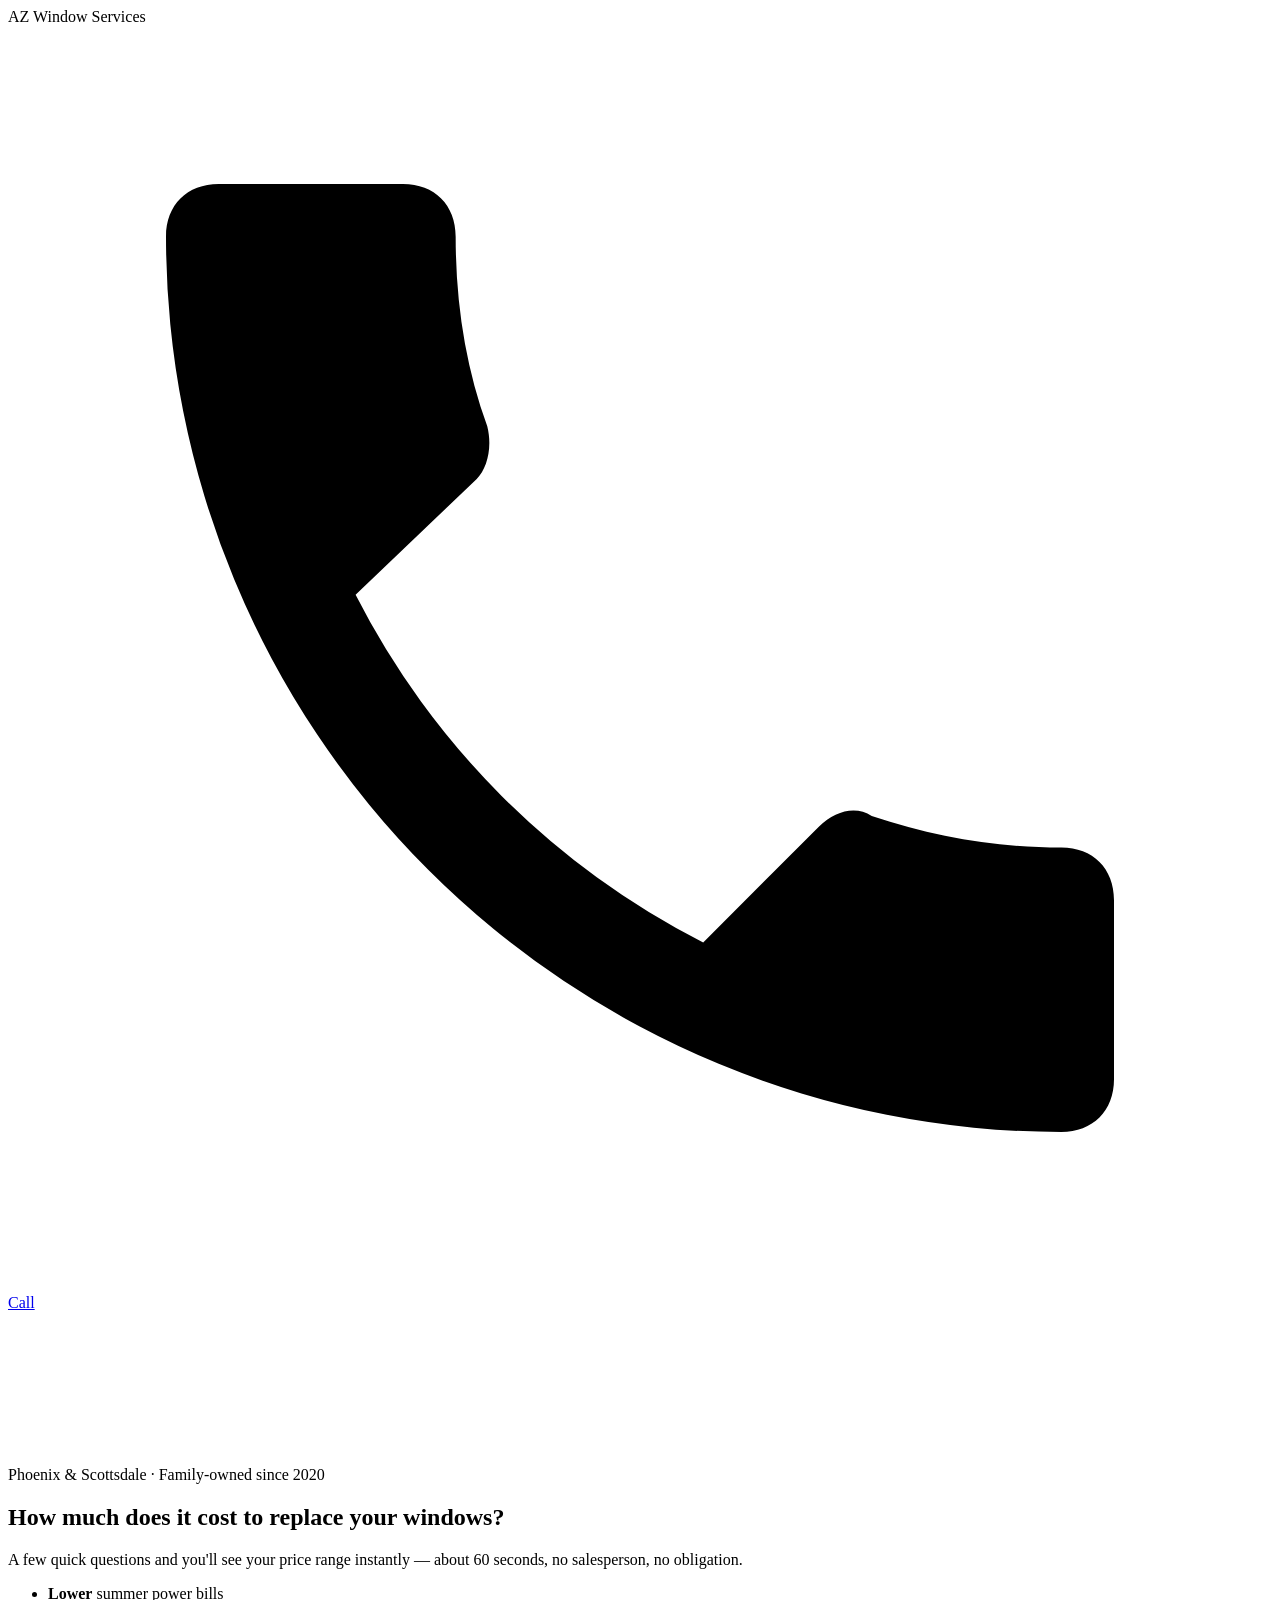
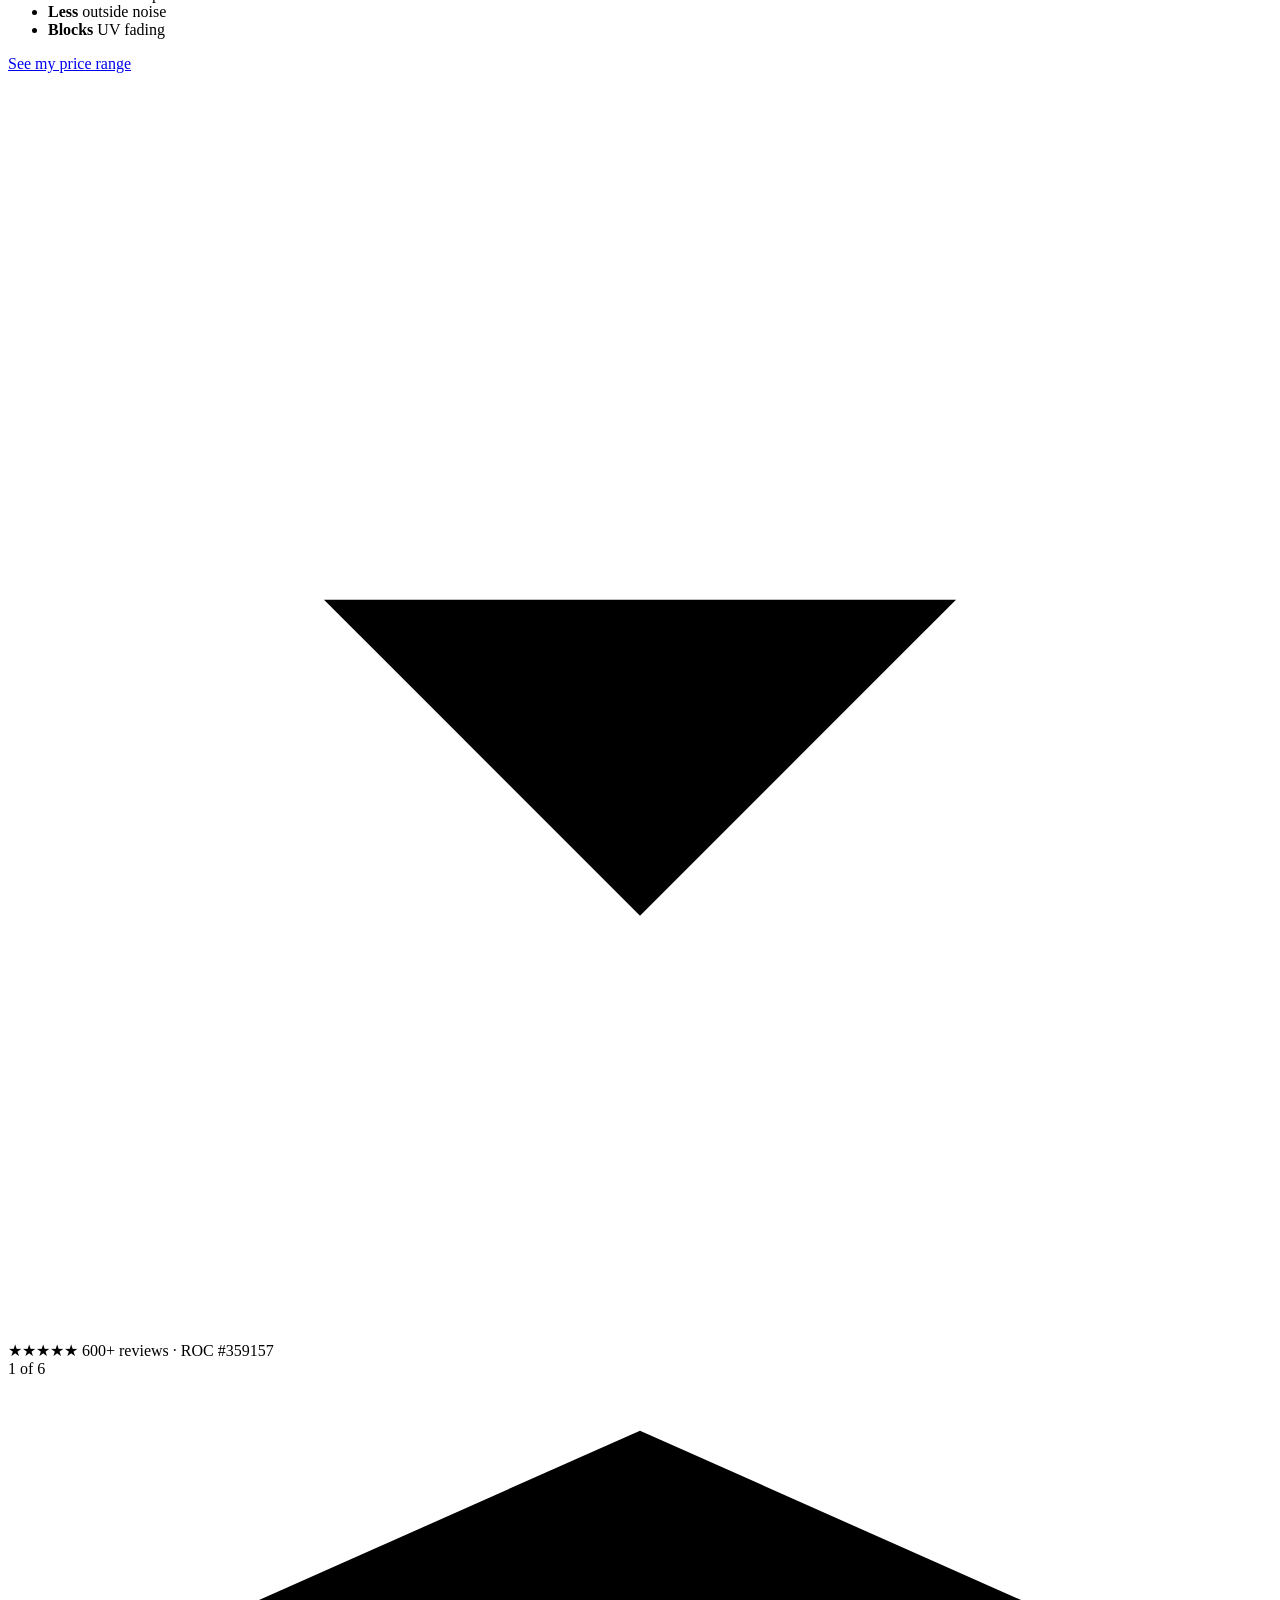
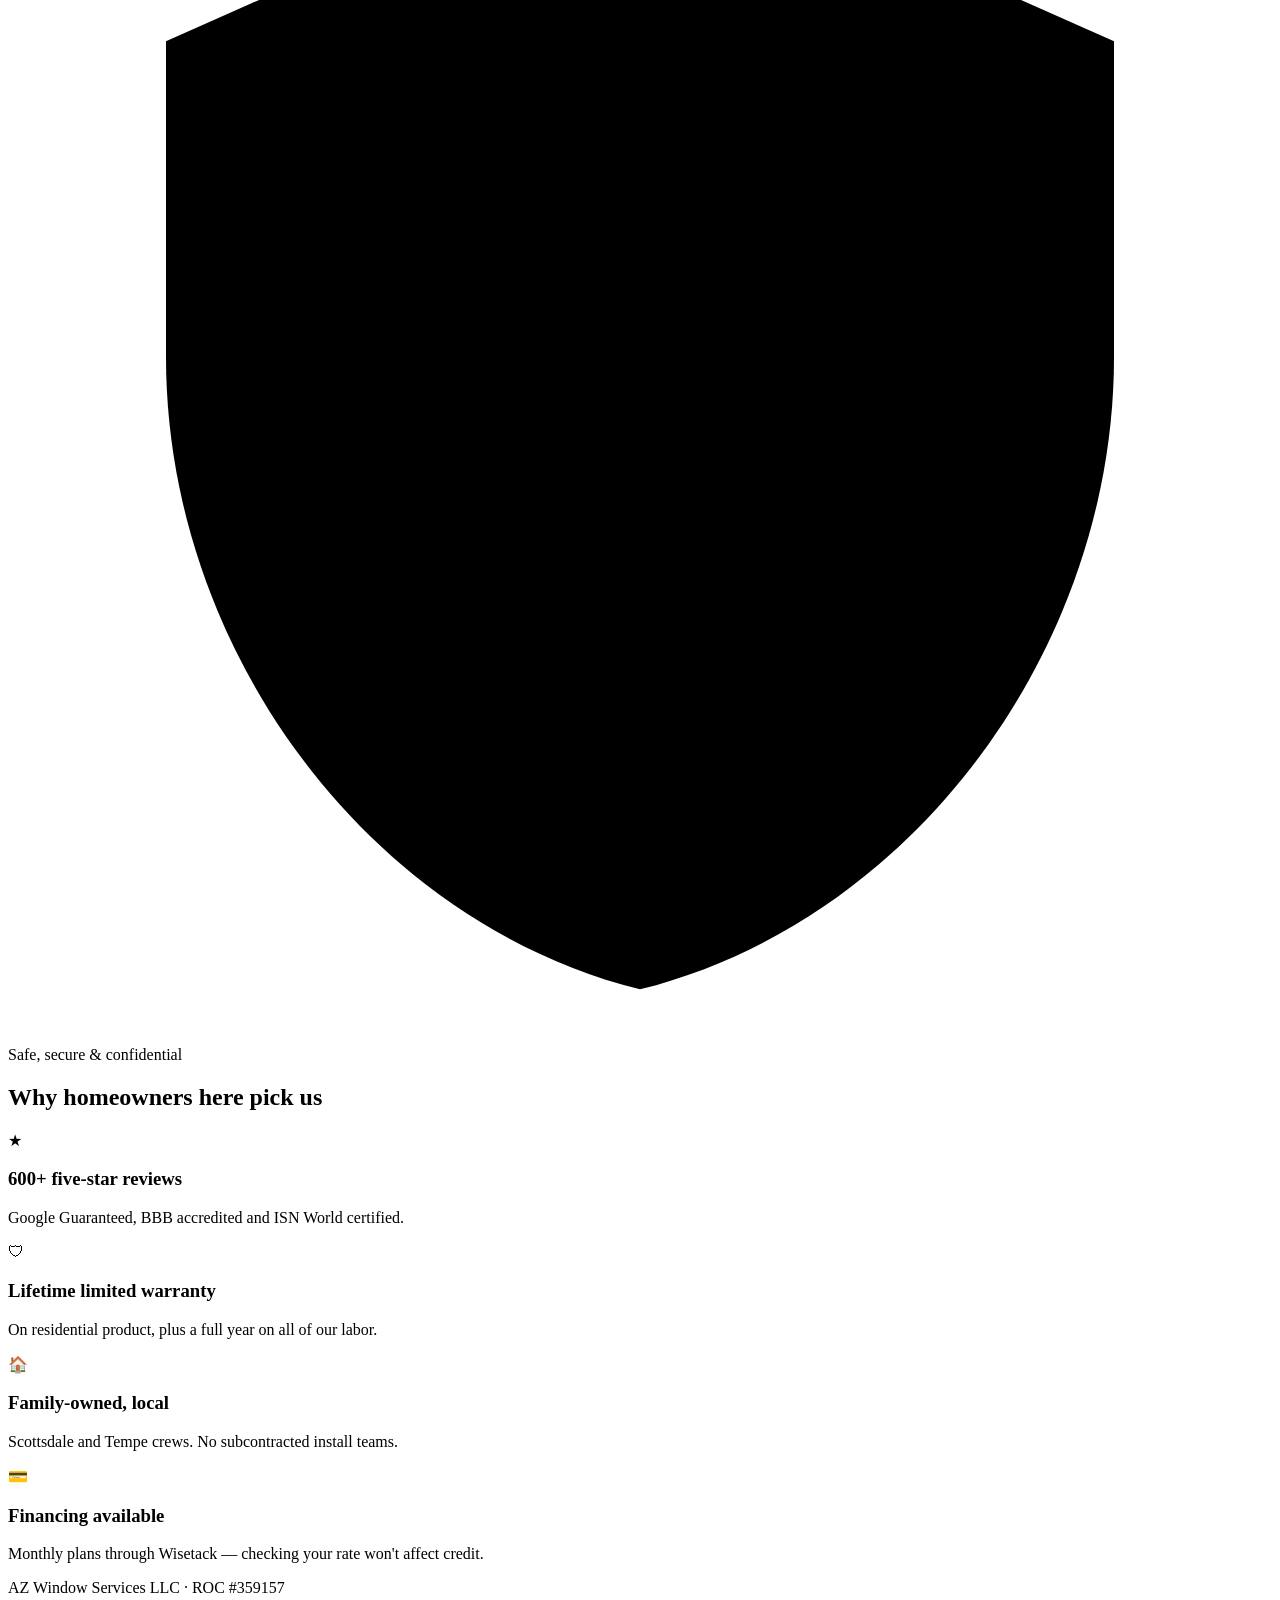
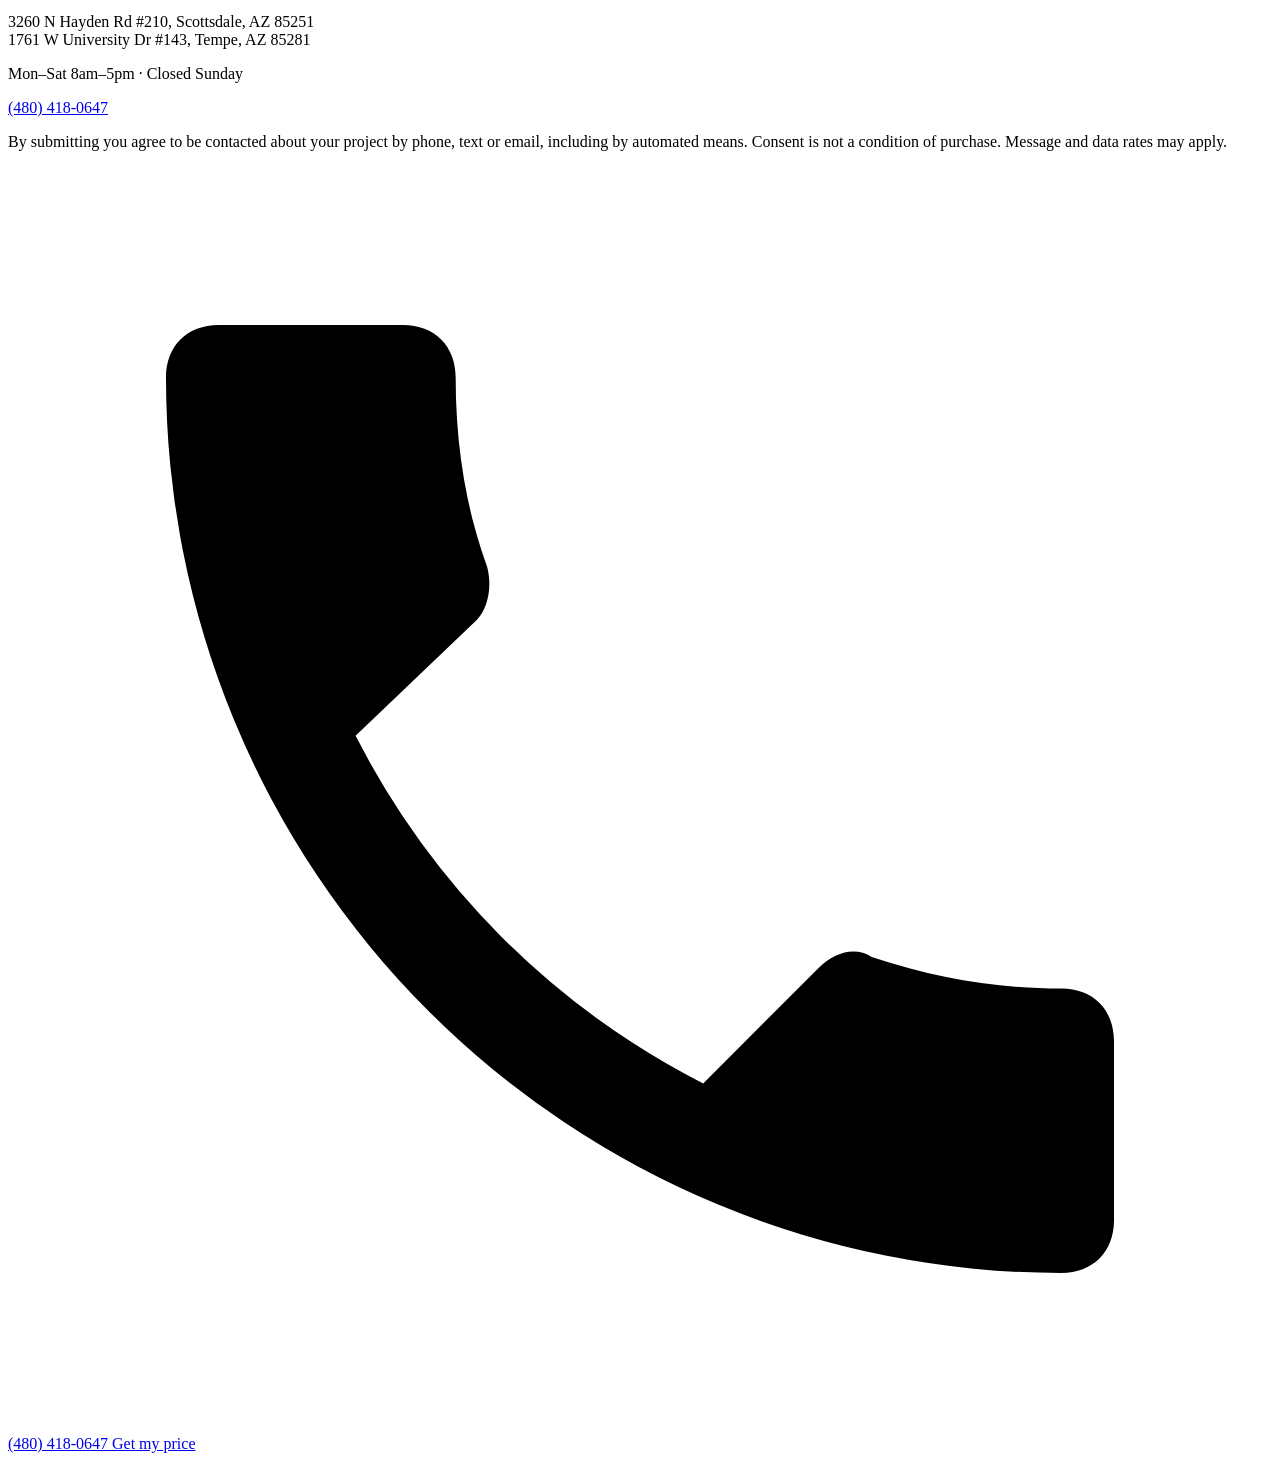
==== site/index.html @ 8b2b027d "Create index.html" ====
<!DOCTYPE html>
<html lang="en">
<head>
<meta charset="utf-8">
<meta name="viewport" content="width=device-width, initial-scale=1, viewport-fit=cover">
<title>Window Replacement Cost in Phoenix &amp; Scottsdale | AZ Window Services</title>
<meta name="description" content="See what new windows cost for your home in about 60 seconds. Family-owned, ROC #359157, 600+ five-star reviews. Free in-home measure, no obligation.">
<meta name="robots" content="noindex,nofollow">
<meta name="theme-color" content="#01509C">

<!-- Meta Pixel Code -->
<script>
!function(f,b,e,v,n,t,s)
{if(f.fbq)return;n=f.fbq=function(){n.callMethod?
n.callMethod.apply(n,arguments):n.queue.push(arguments)};
if(!f._fbq)f._fbq=n;n.push=n;n.loaded=!0;n.version='2.0';
n.queue=[];t=b.createElement(e);t.async=!0;
t.src=v;s=b.getElementsByTagName(e)[0];
s.parentNode.insertBefore(t,s)}(window, document,'script',
'https://connect.facebook.net/en_US/fbevents.js');
fbq('init', '1545426067332176');
fbq('track', 'PageView');
</script>
<noscript><img height="1" width="1" style="display:none"
src="https://www.facebook.com/tr?id=1545426067332176&ev=PageView&noscript=1"
/></noscript>
<!-- End Meta Pixel Code -->

<link rel="preconnect" href="https://fonts.googleapis.com">
<link rel="preconnect" href="https://fonts.gstatic.com" crossorigin>
<link href="https://fonts.googleapis.com/css2?family=Poppins:wght@400;500;600;700;800&display=swap" rel="stylesheet">
<link rel="stylesheet" href="styles.css">
</head>
<body>

<!-- ============================ HEADER ============================ -->
<header class="hdr">
  <div class="hdr-in">
    <img class="hdr-logo" src="assets/logo.png" alt="AZ Window Services"
         onerror="this.outerHTML='&lt;span class=&quot;hdr-word&quot;&gt;AZ Window Services&lt;/span&gt;'">
    <a class="hdr-call js-call" href="tel:4804180647" aria-label="Call AZ Window Services">
      <svg viewBox="0 0 24 24" aria-hidden="true"><path d="M6.6 10.8a15.1 15.1 0 006.6 6.6l2.2-2.2c.3-.3.7-.4 1-.2 1.2.4 2.4.6 3.6.6.6 0 1 .4 1 1V20c0 .6-.4 1-1 1A17 17 0 013 4c0-.6.4-1 1-1h3.5c.6 0 1 .4 1 1 0 1.3.2 2.5.6 3.6.1.4 0 .8-.2 1l-2.3 2.2z"/></svg>
      <span>Call</span>
    </a>
  </div>
</header>

<!-- ============================= HERO ============================= -->
<section class="hero">
  <!-- ASSET SLOT: drop hero.mp4 into site/assets/ and it plays automatically —
       no code change needed. Until then the element loads nothing and the
       gradient on .hero carries the section, so the layout never depends on
       the file being there. Add poster="assets/hero-poster.jpg" alongside the
       video when a still exists; without the file it would only 404. -->
  <video class="hero-media" autoplay muted loop playsinline preload="metadata">
    <source src="assets/hero.mp4" type="video/mp4">
  </video>
  <div class="hero-scrim"></div>

  <div class="hero-in">
    <div class="hero-eyebrow">
      <span class="dot"></span> Phoenix &amp; Scottsdale · Family-owned since 2020
    </div>

    <!-- EDIT: hero headline -->
    <h1>How much does it cost to replace your windows?</h1>
    <p class="hero-sub">A few quick questions and you'll see your price range
      instantly — about 60 seconds, no salesperson, no obligation.</p>

    <ul class="hero-bullets">
      <li><b>Lower</b> summer power bills</li>
      <li><b>Less</b> outside noise</li>
      <li><b>Blocks</b> UV fading</li>
    </ul>

    <a class="btn btn-primary btn-jump" href="#quiz">
      See my price range
      <svg viewBox="0 0 24 24" aria-hidden="true"><path d="M12 16l-6-6h12z"/></svg>
    </a>

    <div class="hero-trust">
      <span>★★★★★</span> 600+ reviews · ROC #359157
    </div>
  </div>
</section>

<!-- ============================= QUIZ ============================= -->
<section class="quiz-wrap" id="quiz">
  <div class="quiz-card">
    <div class="quiz-head">
      <div class="prog"><div class="prog-bar" id="progBar"></div></div>
      <div class="quiz-meta">
        <span id="stepLabel">1 of 6</span>
        <span class="secure">
          <svg viewBox="0 0 24 24" aria-hidden="true"><path d="M12 1l9 4v6c0 5.5-3.8 10.7-9 12-5.2-1.3-9-6.5-9-12V5l9-4z"/></svg>
          Safe, secure &amp; confidential
        </span>
      </div>
    </div>

    <!-- Steps are injected by app.js -->
    <div id="quizBody" class="quiz-body"></div>

    <button class="quiz-back" id="quizBack" type="button" hidden>&larr; Back</button>
  </div>
</section>

<!-- ========================== WHY / TRUST ========================= -->
<section class="why">
  <h2>Why homeowners here pick us</h2>
  <div class="why-grid">
    <div class="why-card">
      <div class="why-ico">★</div>
      <h3>600+ five-star reviews</h3>
      <p>Google Guaranteed, BBB accredited and ISN World certified.</p>
    </div>
    <div class="why-card">
      <div class="why-ico">🛡</div>
      <h3>Lifetime limited warranty</h3>
      <p>On residential product, plus a full year on all of our labor.</p>
    </div>
    <div class="why-card">
      <div class="why-ico">🏠</div>
      <h3>Family-owned, local</h3>
      <p>Scottsdale and Tempe crews. No subcontracted install teams.</p>
    </div>
    <div class="why-card">
      <div class="why-ico">💳</div>
      <h3>Financing available</h3>
      <p>Monthly plans through Wisetack — checking your rate won't affect credit.</p>
    </div>
  </div>
</section>

<!-- ============================ FOOTER ============================ -->
<footer class="ftr">
  <img class="ftr-logo" src="assets/logo.png" alt="AZ Window Services"
       onerror="this.remove()">
  <p class="ftr-lic">AZ Window Services LLC · ROC #359157</p>
  <p class="ftr-addr">3260 N Hayden Rd #210, Scottsdale, AZ 85251<br>
     1761 W University Dr #143, Tempe, AZ 85281</p>
  <p class="ftr-hours">Mon–Sat 8am–5pm · Closed Sunday</p>
  <a class="ftr-phone js-call" href="tel:4804180647">(480) 418-0647</a>
  <p class="ftr-legal">
    By submitting you agree to be contacted about your project by phone, text or
    email, including by automated means. Consent is not a condition of purchase.
    Message and data rates may apply.
  </p>
</footer>

<!-- ===================== STICKY MOBILE CALL BAR =================== -->
<div class="sticky-bar" id="stickyBar">
  <a class="sticky-call js-call" href="tel:4804180647">
    <svg viewBox="0 0 24 24" aria-hidden="true"><path d="M6.6 10.8a15.1 15.1 0 006.6 6.6l2.2-2.2c.3-.3.7-.4 1-.2 1.2.4 2.4.6 3.6.6.6 0 1 .4 1 1V20c0 .6-.4 1-1 1A17 17 0 013 4c0-.6.4-1 1-1h3.5c.6 0 1 .4 1 1 0 1.3.2 2.5.6 3.6.1.4 0 .8-.2 1l-2.3 2.2z"/></svg>
    (480) 418-0647
  </a>
  <a class="sticky-quiz btn-primary" href="#quiz">Get my price</a>
</div>

<!-- Hidden Netlify form: the safety net when the sheet webhook fails.
     Field list MUST stay in sync with the payload in app.js. -->
<form name="lead-backup" netlify netlify-honeypot="bot-field" hidden>
  <input type="hidden" name="form-name" value="lead-backup">
  <input name="bot-field">
  <input name="timestamp"><input name="address"><input name="windowAmount">
  <input name="requested"><input name="email"><input name="name">
  <input name="phone"><input name="estimate"><input name="zip">
  <input name="windowAge"><input name="priorities"><input name="ownership">
  <input name="timeline"><input name="permission">
  <input name="utm_source"><input name="utm_medium"><input name="utm_campaign">
  <input name="utm_content"><input name="utm_term">
  <input name="gclid"><input name="fbclid">
</form>

<script src="config.js"></script>
<script src="app.js"></script>
</body>
</html>
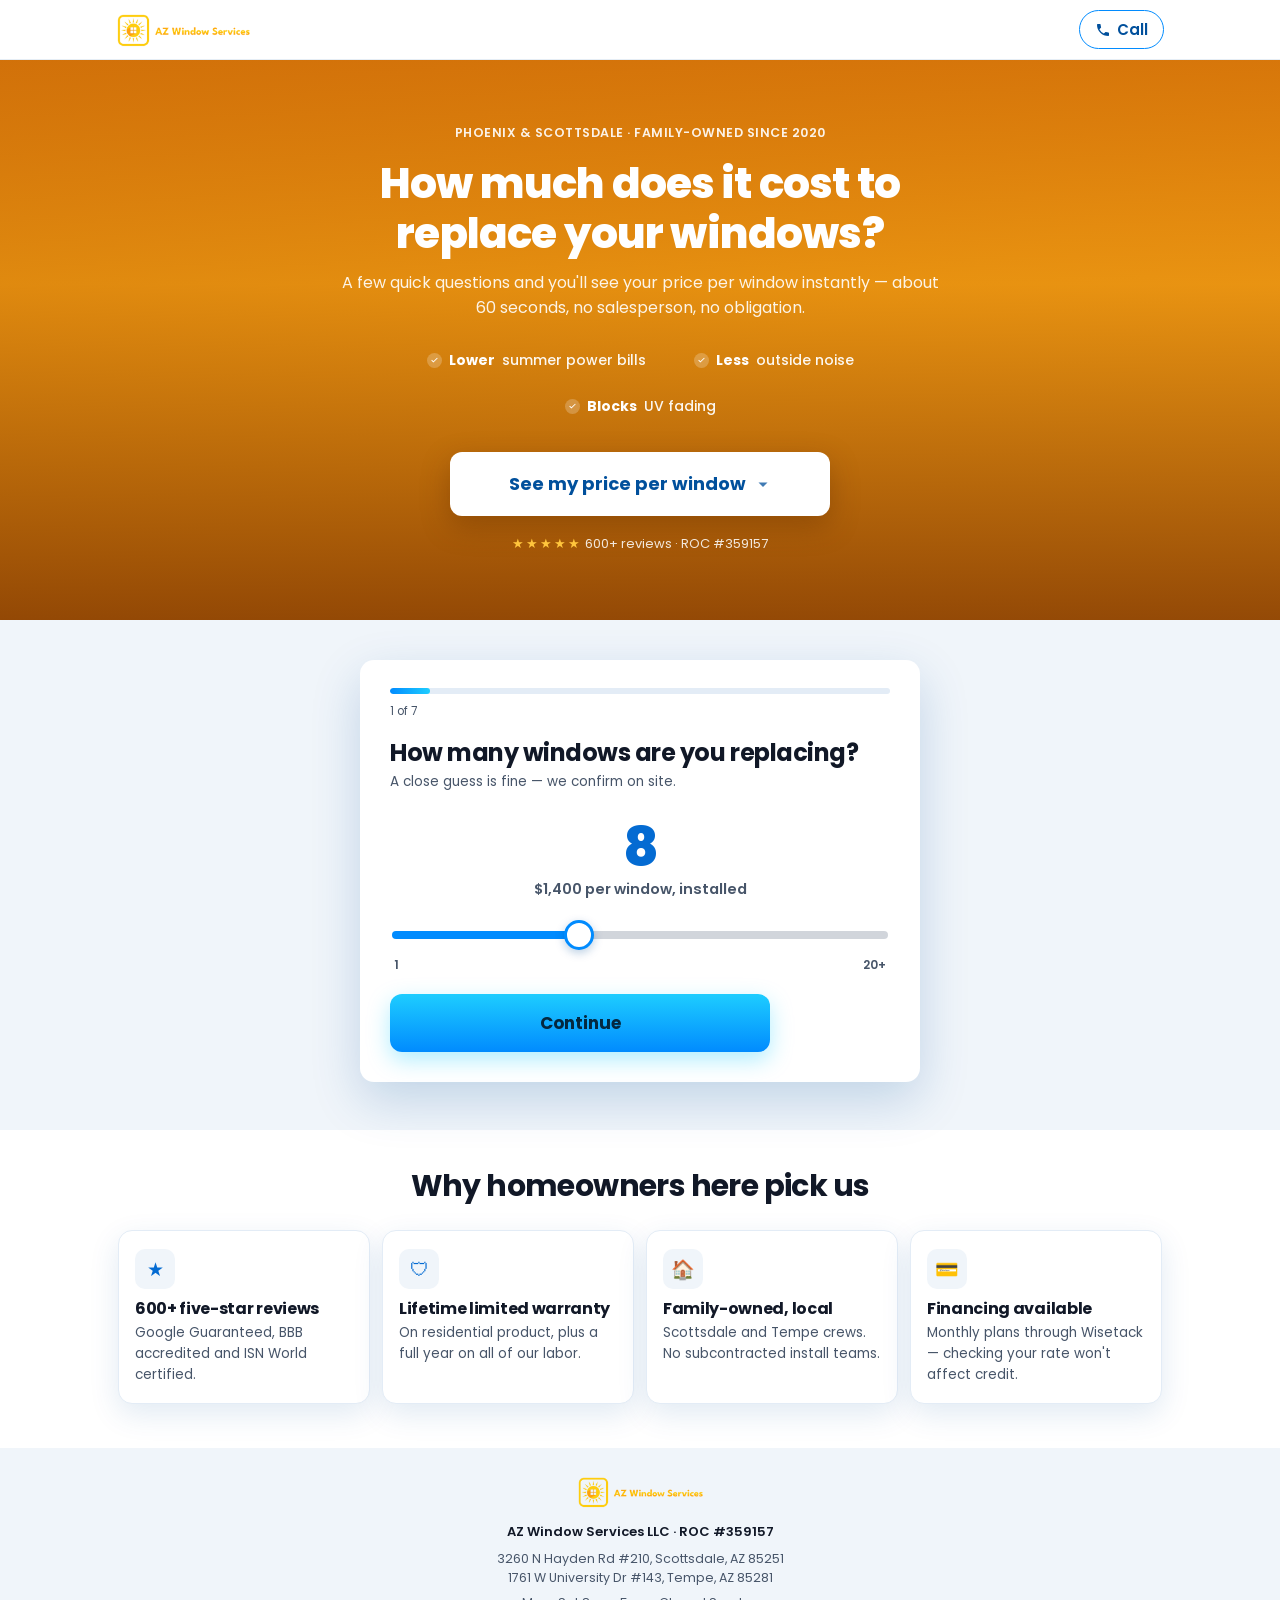
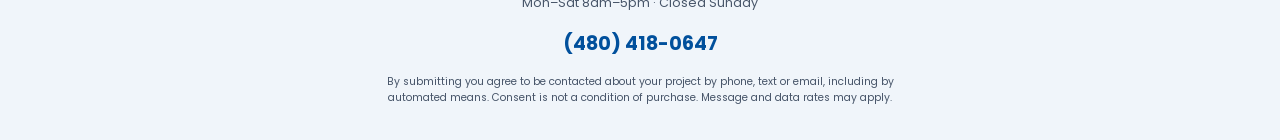
==== commit b65ce3b9: "Sync repo to the live site: site" ====
--- a/site/index.html
+++ b/site/index.html
@@ -8,8 +8,19 @@
 <meta name="robots" content="noindex,nofollow">
 <meta name="theme-color" content="#01509C">
 
+<!-- Preview mode. MUST stay above the pixel: it decides whether the pixel
+     loads at all, and once fbevents.js is in the page a PageView has already
+     been sent. /preview is a rewrite of this same file (see netlify.toml), so
+     the path is what identifies it; ?preview=1 carries the mode across the
+     redirect to thank-you.html. -->
+<script>
+window.AZW_PREVIEW = /(^|[?&])preview=1(&|$)/.test(location.search) ||
+                     /^\/preview(\/|$)/.test(location.pathname);
+</script>
+
 <!-- Meta Pixel Code -->
 <script>
+if (!window.AZW_PREVIEW) {
 !function(f,b,e,v,n,t,s)
 {if(f.fbq)return;n=f.fbq=function(){n.callMethod?
 n.callMethod.apply(n,arguments):n.queue.push(arguments)};
@@ -20,7 +31,10 @@
 'https://connect.facebook.net/en_US/fbevents.js');
 fbq('init', '1545426067332176');
 fbq('track', 'PageView');
+}
 </script>
+<!-- The noscript beacon can't be conditional, but it only fires for a visitor
+     with JavaScript off — who cannot use the quiz at all. -->
 <noscript><img height="1" width="1" style="display:none"
 src="https://www.facebook.com/tr?id=1545426067332176&ev=PageView&noscript=1"
 /></noscript>
@@ -47,12 +61,14 @@
 
 <!-- ============================= HERO ============================= -->
 <section class="hero">
-  <!-- ASSET SLOT: drop hero.mp4 into site/assets/ and it plays automatically —
-       no code change needed. Until then the element loads nothing and the
-       gradient on .hero carries the section, so the layout never depends on
-       the file being there. Add poster="assets/hero-poster.jpg" alongside the
-       video when a still exists; without the file it would only 404. -->
-  <video class="hero-media" autoplay muted loop playsinline preload="metadata">
+  <!-- Hero loop: a 10s silent install clip, 720x1280 H.264 (724KB, faststart) —
+       re-encoded from the client's vertical original, which was HEVC in a .mov
+       and would not have played in Chrome or Firefox. The poster is frame 3s of
+       the same clip, so the section looks identical before the video decodes.
+       Both are decoration: the gradient on .hero carries the layout on its own,
+       and prefers-reduced-motion hides the element entirely. -->
+  <video class="hero-media" autoplay muted loop playsinline preload="metadata"
+         poster="assets/hero-poster.jpg">
     <source src="assets/hero.mp4" type="video/mp4">
   </video>
   <div class="hero-scrim"></div>
@@ -64,8 +80,8 @@
 
     <!-- EDIT: hero headline -->
     <h1>How much does it cost to replace your windows?</h1>
-    <p class="hero-sub">A few quick questions and you'll see your price range
-      instantly — about 60 seconds, no salesperson, no obligation.</p>
+    <p class="hero-sub">A few quick questions and you'll see your price per
+      window instantly — about 60 seconds, no salesperson, no obligation.</p>
 
     <ul class="hero-bullets">
       <li><b>Lower</b> summer power bills</li>
@@ -74,7 +90,7 @@
     </ul>
 
     <a class="btn btn-primary btn-jump" href="#quiz">
-      See my price range
+      See my price per window
       <svg viewBox="0 0 24 24" aria-hidden="true"><path d="M12 16l-6-6h12z"/></svg>
     </a>
 
@@ -90,11 +106,7 @@
     <div class="quiz-head">
       <div class="prog"><div class="prog-bar" id="progBar"></div></div>
       <div class="quiz-meta">
-        <span id="stepLabel">1 of 6</span>
-        <span class="secure">
-          <svg viewBox="0 0 24 24" aria-hidden="true"><path d="M12 1l9 4v6c0 5.5-3.8 10.7-9 12-5.2-1.3-9-6.5-9-12V5l9-4z"/></svg>
-          Safe, secure &amp; confidential
-        </span>
+        <span id="stepLabel">1 of 7</span>
       </div>
     </div>
 
@@ -163,6 +175,7 @@
   <input type="hidden" name="form-name" value="lead-backup">
   <input name="bot-field">
   <input name="timestamp"><input name="address"><input name="windowAmount">
+  <input name="windowCount">
   <input name="requested"><input name="email"><input name="name">
   <input name="phone"><input name="estimate"><input name="zip">
   <input name="windowAge"><input name="priorities"><input name="ownership">
--- a/site/styles.css
+++ b/site/styles.css
@@ -0,0 +1,391 @@
+/* AZ Window Services lander — mobile-first.
+   Palette lifted from azwindowservices.com: bright #018BFE, mid #046BD2,
+   deep #01509C, cyan accent #1ECDFF, wash #F0F5FA. Type is Poppins, same as
+   the live site. Everything below 720px is the primary design target; the
+   desktop rules at the bottom are the adaptation, not the other way round. */
+
+:root {
+  --blue:      #018BFE;
+  --blue-mid:  #046BD2;
+  --blue-deep: #01509C;
+  --cyan:      #1ECDFF;
+  --wash:      #F0F5FA;
+  --ink:       #111827;
+  --ink-soft:  #475569;
+  --line:      #D1D5DB;
+  --white:     #FFFFFF;
+  --ok:        #10B981;
+  /* Hero amber, taken off the logo's sun mark. */
+  --amber:      #E8920F;
+  --amber-deep: #B25C05;
+  --amber-lit:  #F5A623;
+  --radius:    14px;
+  --shadow:    0 10px 30px rgba(1, 80, 156, .12);
+  --shadow-lg: 0 18px 50px rgba(1, 80, 156, .20);
+  --bar-h:     68px;
+}
+
+* { box-sizing: border-box; }
+
+html { -webkit-text-size-adjust: 100%; scroll-behavior: smooth; }
+
+body {
+  margin: 0;
+  font-family: 'Poppins', -apple-system, BlinkMacSystemFont, 'Segoe UI', Roboto, sans-serif;
+  color: var(--ink);
+  background: var(--white);
+  line-height: 1.55;
+  /* room for the sticky bar so the footer is never trapped under it */
+  padding-bottom: calc(var(--bar-h) + env(safe-area-inset-bottom));
+}
+
+h1, h2, h3 { line-height: 1.2; margin: 0 0 .5em; font-weight: 700; letter-spacing: -.02em; }
+p { margin: 0 0 1em; }
+img { max-width: 100%; display: block; }
+
+/* ============================== HEADER ============================== */
+.hdr {
+  position: sticky; top: 0; z-index: 40;
+  background: rgba(255,255,255,.94);
+  backdrop-filter: saturate(160%) blur(10px);
+  border-bottom: 1px solid rgba(1,80,156,.10);
+}
+.hdr-in {
+  max-width: 1080px; margin: 0 auto;
+  display: flex; align-items: center; justify-content: space-between;
+  gap: 12px; padding: 10px 16px;
+}
+.hdr-logo { height: 34px; width: auto; }
+.hdr-word { font-weight: 800; color: var(--blue-deep); font-size: 17px; }
+.hdr-call {
+  display: inline-flex; align-items: center; gap: 6px;
+  font-weight: 600; font-size: 15px; text-decoration: none;
+  color: var(--blue-deep);
+  border: 1.5px solid var(--blue); border-radius: 999px;
+  padding: 7px 15px;
+}
+.hdr-call svg { width: 16px; height: 16px; fill: currentColor; }
+
+/* =============================== HERO =============================== */
+/* Hero overlay is the logo's orange/yellow, not the site blue. It also runs
+   darker at the bottom than the old blue did, so the one button down there has
+   something quiet to sit against. */
+.hero {
+  position: relative; isolation: isolate; overflow: hidden;
+  background: linear-gradient(160deg, var(--amber-deep) 0%, var(--amber) 55%, var(--amber-lit) 100%);
+  color: var(--white);
+  padding: 34px 18px 40px;
+}
+.hero-media {
+  position: absolute; inset: 0; width: 100%; height: 100%;
+  object-fit: cover; z-index: -2;
+}
+.hero-scrim {
+  position: absolute; inset: 0; z-index: -1;
+  background: linear-gradient(180deg, rgba(214,116,10,.88) 0%, rgba(232,146,17,.74) 40%, rgba(140,66,4,.92) 100%);
+}
+.hero-in { max-width: 620px; margin: 0 auto; text-align: center; }
+
+/* Was a bordered pill. Same words, no chrome — the hero had four things that
+   read as buttons and only one of them was clickable. */
+.hero-eyebrow {
+  display: inline-flex; align-items: center; gap: 7px;
+  font-size: 12.5px; font-weight: 600; letter-spacing: .04em;
+  text-transform: uppercase; color: rgba(255,255,255,.9);
+  margin-bottom: 16px;
+}
+/* The dot was the pill's "live" indicator. With the pill gone it just reads as
+   a stray bullet beside two wrapped lines, so it goes. */
+.hero-eyebrow .dot { display: none; }
+
+.hero h1 { font-size: clamp(28px, 7.6vw, 42px); font-weight: 800; margin-bottom: 12px; }
+.hero-sub { font-size: 16px; color: rgba(255,255,255,.9); margin-bottom: 20px; }
+
+/* Same three claims, as a plain line of text instead of three boxes. */
+.hero-bullets {
+  list-style: none; margin: 0 0 26px; padding: 0;
+  display: flex; flex-wrap: wrap; justify-content: center;
+  gap: 6px 18px;
+}
+.hero-bullets li {
+  display: inline-flex; align-items: center; gap: 7px;
+  font-size: 14px; font-weight: 500; color: rgba(255,255,255,.94);
+}
+.hero-bullets li::before {
+  content: ""; flex: none;
+  width: 15px; height: 15px; border-radius: 50%;
+  background: rgba(255,255,255,.22) url("data:image/svg+xml,%3Csvg xmlns='http://www.w3.org/2000/svg' viewBox='0 0 24 24'%3E%3Cpath fill='%23fff' d='M9.6 16.6 5 12l1.4-1.4 3.2 3.2 8-8L19 7.2z'/%3E%3C/svg%3E") center/11px no-repeat;
+}
+.hero-bullets b { color: var(--white); font-weight: 700; }
+
+.hero-trust { margin-top: 18px; font-size: 13px; color: rgba(255,255,255,.86); }
+.hero-trust span { color: #FFC53D; letter-spacing: 2px; }
+
+/* =============================== BUTTONS ============================ */
+.btn {
+  display: inline-flex; align-items: center; justify-content: center; gap: 8px;
+  font-family: inherit; font-size: 17px; font-weight: 700;
+  border: 0; border-radius: 12px; cursor: pointer;
+  padding: 16px 26px; text-decoration: none;
+  transition: transform .12s ease, box-shadow .12s ease, background .12s ease;
+}
+.btn-primary {
+  background: linear-gradient(180deg, var(--cyan), var(--blue));
+  color: #04283F; box-shadow: 0 8px 22px rgba(30,205,255,.35);
+}
+.btn-primary:active { transform: translateY(1px); }
+
+/* The hero CTA is deliberately unlike every other control on the page: solid
+   white on the amber hero, where everything else is either plain text or a
+   blue-on-white button. Nothing else up here competes with it. */
+.hero .btn-primary {
+  background: var(--white);
+  color: var(--blue-deep);
+  font-size: 18px; padding: 18px 28px;
+  box-shadow: 0 10px 28px rgba(90,42,2,.34);
+}
+.hero .btn-primary svg { fill: var(--blue-deep); opacity: .75; }
+.btn-jump { width: 100%; max-width: 380px; }
+.btn-jump svg { width: 18px; height: 18px; fill: currentColor; }
+.btn[disabled] { opacity: .45; cursor: not-allowed; box-shadow: none; }
+
+/* ================================ QUIZ ============================== */
+.quiz-wrap { background: var(--wash); padding: 28px 14px 36px; scroll-margin-top: 60px; }
+.quiz-card {
+  max-width: 560px; margin: 0 auto; background: var(--white);
+  border-radius: var(--radius); box-shadow: var(--shadow-lg);
+  padding: 20px 18px 22px;
+}
+
+.prog { height: 6px; background: #E3ECF6; border-radius: 999px; overflow: hidden; }
+.prog-bar {
+  height: 100%; width: 16%; border-radius: 999px;
+  background: linear-gradient(90deg, var(--blue), var(--cyan));
+  transition: width .32s cubic-bezier(.4,0,.2,1);
+}
+.quiz-meta {
+  display: flex; justify-content: flex-start; align-items: center;
+  font-size: 11.5px; color: var(--ink-soft); margin: 9px 0 18px;
+}
+
+.q-title { font-size: 21px; font-weight: 700; margin: 0 0 4px; }
+.q-help  { font-size: 13.5px; color: var(--ink-soft); margin: 0 0 16px; }
+
+/* option list — big tap targets, single column on phones */
+/* ---- window-count slider (step 1) ---------------------------------- */
+/* The count drives a banded rate, so the price under the number moves as the
+   visitor drags — the discount for a bigger job is the point of the screen. */
+.count { text-align: center; padding: 10px 2px 4px; margin-bottom: 16px; }
+.count-n {
+  font-size: 54px; font-weight: 800; line-height: 1.05;
+  color: var(--blue-mid); letter-spacing: -.02em;
+}
+.count-rate {
+  font-size: 14.5px; font-weight: 600; color: var(--ink-soft);
+  margin: 2px 0 22px;
+}
+.count-slider {
+  -webkit-appearance: none; appearance: none;
+  width: 100%; height: 8px; border-radius: 999px; margin: 0;
+  background: linear-gradient(90deg, var(--blue) var(--pct, 37%),
+                              var(--line) var(--pct, 37%));
+  cursor: pointer; outline: none;
+}
+.count-slider:focus-visible { box-shadow: 0 0 0 4px rgba(1, 139, 254, .22); }
+/* Thumb rules can't be combined — a browser drops the whole selector if it
+   doesn't recognise one of the pseudo-elements. */
+.count-slider::-webkit-slider-thumb {
+  -webkit-appearance: none; appearance: none;
+  width: 30px; height: 30px; border-radius: 50%;
+  background: var(--white); border: 3px solid var(--blue);
+  box-shadow: 0 3px 10px rgba(1, 80, 156, .28); cursor: grab;
+}
+.count-slider::-moz-range-thumb {
+  width: 30px; height: 30px; border-radius: 50%;
+  background: var(--white); border: 3px solid var(--blue);
+  box-shadow: 0 3px 10px rgba(1, 80, 156, .28); cursor: grab;
+}
+.count-ends {
+  display: flex; justify-content: space-between;
+  font-size: 12px; font-weight: 600; color: var(--ink-soft);
+  margin-top: 9px; padding: 0 2px;
+}
+
+.opts { display: grid; gap: 10px; margin-bottom: 16px; }
+.opts.two { grid-template-columns: 1fr 1fr; }
+.opt {
+  display: flex; align-items: center; gap: 11px;
+  width: 100%; text-align: left; font-family: inherit;
+  font-size: 15.5px; font-weight: 500; color: var(--ink);
+  background: var(--white); border: 2px solid var(--line);
+  border-radius: 12px; padding: 15px 14px; cursor: pointer;
+  transition: border-color .12s ease, background .12s ease, transform .1s ease;
+  min-height: 56px;
+}
+.opt:active { transform: scale(.99); }
+.opt.sel { border-color: var(--blue); background: #F2F9FF; }
+.opt-ico { font-size: 20px; line-height: 1; flex: none; }
+.opt-check {
+  margin-left: auto; flex: none;
+  width: 22px; height: 22px; border-radius: 50%;
+  border: 2px solid var(--line); position: relative;
+}
+.opt.sel .opt-check { border-color: var(--blue); background: var(--blue); }
+.opt.sel .opt-check::after {
+  content: ''; position: absolute; left: 6px; top: 2.5px;
+  width: 5px; height: 10px; border: solid #fff;
+  border-width: 0 2.5px 2.5px 0; transform: rotate(45deg);
+}
+
+/* text inputs */
+.field { margin-bottom: 13px; }
+.field label { display: block; font-size: 13px; font-weight: 600; margin-bottom: 5px; }
+.field input {
+  width: 100%; font-family: inherit; font-size: 16px; /* 16px = no iOS zoom */
+  padding: 14px 13px; border: 2px solid var(--line); border-radius: 11px;
+  background: var(--white); color: var(--ink);
+}
+.field input:focus { outline: none; border-color: var(--blue); }
+.field.bad input { border-color: #DC2626; }
+.field .err { color: #DC2626; font-size: 12px; margin-top: 4px; display: none; }
+.field.bad .err { display: block; }
+
+.consent {
+  display: flex; gap: 9px; align-items: flex-start;
+  font-size: 11.5px; color: var(--ink-soft); line-height: 1.45; margin: 4px 0 14px;
+}
+.consent input { width: 19px; height: 19px; flex: none; margin-top: 1px; accent-color: var(--blue); }
+
+.quiz-back {
+  display: block; margin: 14px auto 0; background: none; border: 0;
+  font-family: inherit; font-size: 13.5px; color: var(--ink-soft);
+  cursor: pointer; padding: 6px;
+}
+/* `display: block` above outranks the browser's own [hidden] rule, so app.js
+   setting .hidden on step 1 had no effect and a dead "Back" sat under the
+   first question. Any element the quiz hides needs this. */
+.quiz-back[hidden] { display: none; }
+
+/* ------------------------- estimate reveal ------------------------- */
+.est { text-align: center; }
+.est-kick {
+  font-size: 12px; font-weight: 600; letter-spacing: .1em;
+  text-transform: uppercase; color: var(--blue-mid); margin-bottom: 10px;
+}
+/* The reveal leads with the financing line and the per-window rate sits under
+   the CTA (.est-rate). Sized below the old price clamp of 46px: this string is
+   several times longer than "$1,400" and broke mid-phrase on a 390px screen. */
+.est-headline {
+  font-size: clamp(26px, 7vw, 34px); font-weight: 800;
+  color: var(--blue-deep); line-height: 1.15; letter-spacing: -.02em;
+}
+.est-total {
+  background: var(--wash); border-radius: 12px;
+  padding: 14px; margin: 18px 0;
+}
+.est-total b { display: block; font-size: 20px; color: var(--ink); }
+.est-total span { font-size: 12.5px; color: var(--ink-soft); }
+.est-save {
+  font-size: 13.5px; font-weight: 700; color: var(--ok);
+  margin: 12px 0 0;
+}
+.est-incl {
+  font-size: 12px; font-weight: 500; color: var(--ink-soft);
+  margin: 8px 0 18px;
+}
+.est-ticks { list-style: none; padding: 0; margin: 0 0 18px; text-align: left; }
+.est-ticks li {
+  font-size: 14px; padding: 6px 0 6px 26px; position: relative; color: var(--ink-soft);
+}
+.est-ticks li::before {
+  content: ''; position: absolute; left: 6px; top: 12px;
+  width: 5px; height: 10px; border: solid var(--ok);
+  border-width: 0 2.5px 2.5px 0; transform: rotate(45deg);
+}
+.est-rate {
+  font-size: 13.5px; font-weight: 600; color: var(--ink-soft);
+  margin: 14px 0 0;
+}
+.est-fine { font-size: 11.5px; color: var(--ink-soft); margin-top: 12px; }
+
+/* spinner shown while the lead posts */
+.sending { text-align: center; padding: 26px 0; }
+.spin {
+  width: 34px; height: 34px; margin: 0 auto 14px;
+  border: 3px solid #E3ECF6; border-top-color: var(--blue);
+  border-radius: 50%; animation: spin .8s linear infinite;
+}
+@keyframes spin { to { transform: rotate(360deg); } }
+
+/* ================================ WHY =============================== */
+.why { max-width: 1080px; margin: 0 auto; padding: 38px 18px 10px; }
+.why h2 { font-size: 24px; text-align: center; margin-bottom: 20px; }
+.why-grid { display: grid; gap: 12px; }
+.why-card {
+  background: var(--white); border: 1px solid #E3ECF6;
+  border-radius: var(--radius); padding: 18px 16px; box-shadow: var(--shadow);
+}
+.why-ico {
+  width: 40px; height: 40px; border-radius: 10px; margin-bottom: 10px;
+  display: grid; place-items: center; font-size: 19px;
+  background: var(--wash); color: var(--blue-mid);
+}
+.why-card h3 { font-size: 16px; margin-bottom: 4px; }
+.why-card p { font-size: 13.5px; color: var(--ink-soft); margin: 0; }
+
+/* =============================== FOOTER ============================= */
+.ftr {
+  margin-top: 34px; padding: 28px 18px 34px;
+  background: var(--wash); text-align: center; color: var(--ink-soft);
+}
+.ftr-logo { height: 32px; width: auto; margin: 0 auto 14px; }
+.ftr-lic { font-size: 13px; font-weight: 600; color: var(--ink); margin-bottom: 6px; }
+.ftr-addr, .ftr-hours { font-size: 12.5px; margin-bottom: 6px; }
+.ftr-phone {
+  display: inline-block; margin: 10px 0 16px; font-size: 19px;
+  font-weight: 700; color: var(--blue-deep); text-decoration: none;
+}
+.ftr-legal { font-size: 10.5px; line-height: 1.5; max-width: 520px; margin: 0 auto; }
+
+/* =========================== STICKY CALL BAR ======================== */
+.sticky-bar {
+  position: fixed; left: 0; right: 0; bottom: 0; z-index: 50;
+  display: flex; gap: 9px; align-items: center;
+  padding: 10px 12px calc(10px + env(safe-area-inset-bottom));
+  background: rgba(255,255,255,.97);
+  backdrop-filter: saturate(160%) blur(10px);
+  border-top: 1px solid rgba(1,80,156,.12);
+  transform: translateY(0); transition: transform .25s ease;
+}
+.sticky-bar.hide { transform: translateY(115%); }
+.sticky-call {
+  flex: 1; display: inline-flex; align-items: center; justify-content: center; gap: 7px;
+  font-size: 15px; font-weight: 700; text-decoration: none;
+  color: var(--blue-deep); border: 2px solid var(--blue);
+  border-radius: 11px; padding: 12px 8px; min-height: 48px;
+}
+.sticky-call svg { width: 17px; height: 17px; fill: currentColor; }
+.sticky-quiz {
+  flex: 1; display: inline-flex; align-items: center; justify-content: center;
+  font-size: 15px; font-weight: 700; text-decoration: none;
+  border-radius: 11px; padding: 12px 8px; min-height: 48px;
+}
+
+/* ============================== DESKTOP ============================= */
+@media (min-width: 720px) {
+  body { padding-bottom: 0; }
+  .sticky-bar { display: none; }
+  .hero { padding: 60px 24px 66px; }
+  .hero-bullets li { font-size: 14px; padding: 9px 15px; }
+  .quiz-wrap { padding: 40px 20px 48px; }
+  .quiz-card { padding: 28px 30px 30px; }
+  .q-title { font-size: 24px; }
+  .why-grid { grid-template-columns: repeat(4, 1fr); }
+  .why h2 { font-size: 30px; margin-bottom: 26px; }
+}
+
+@media (prefers-reduced-motion: reduce) {
+  * { animation-duration: .01ms !important; transition-duration: .01ms !important; }
+  html { scroll-behavior: auto; }
+  .hero-media { display: none; }
+}
